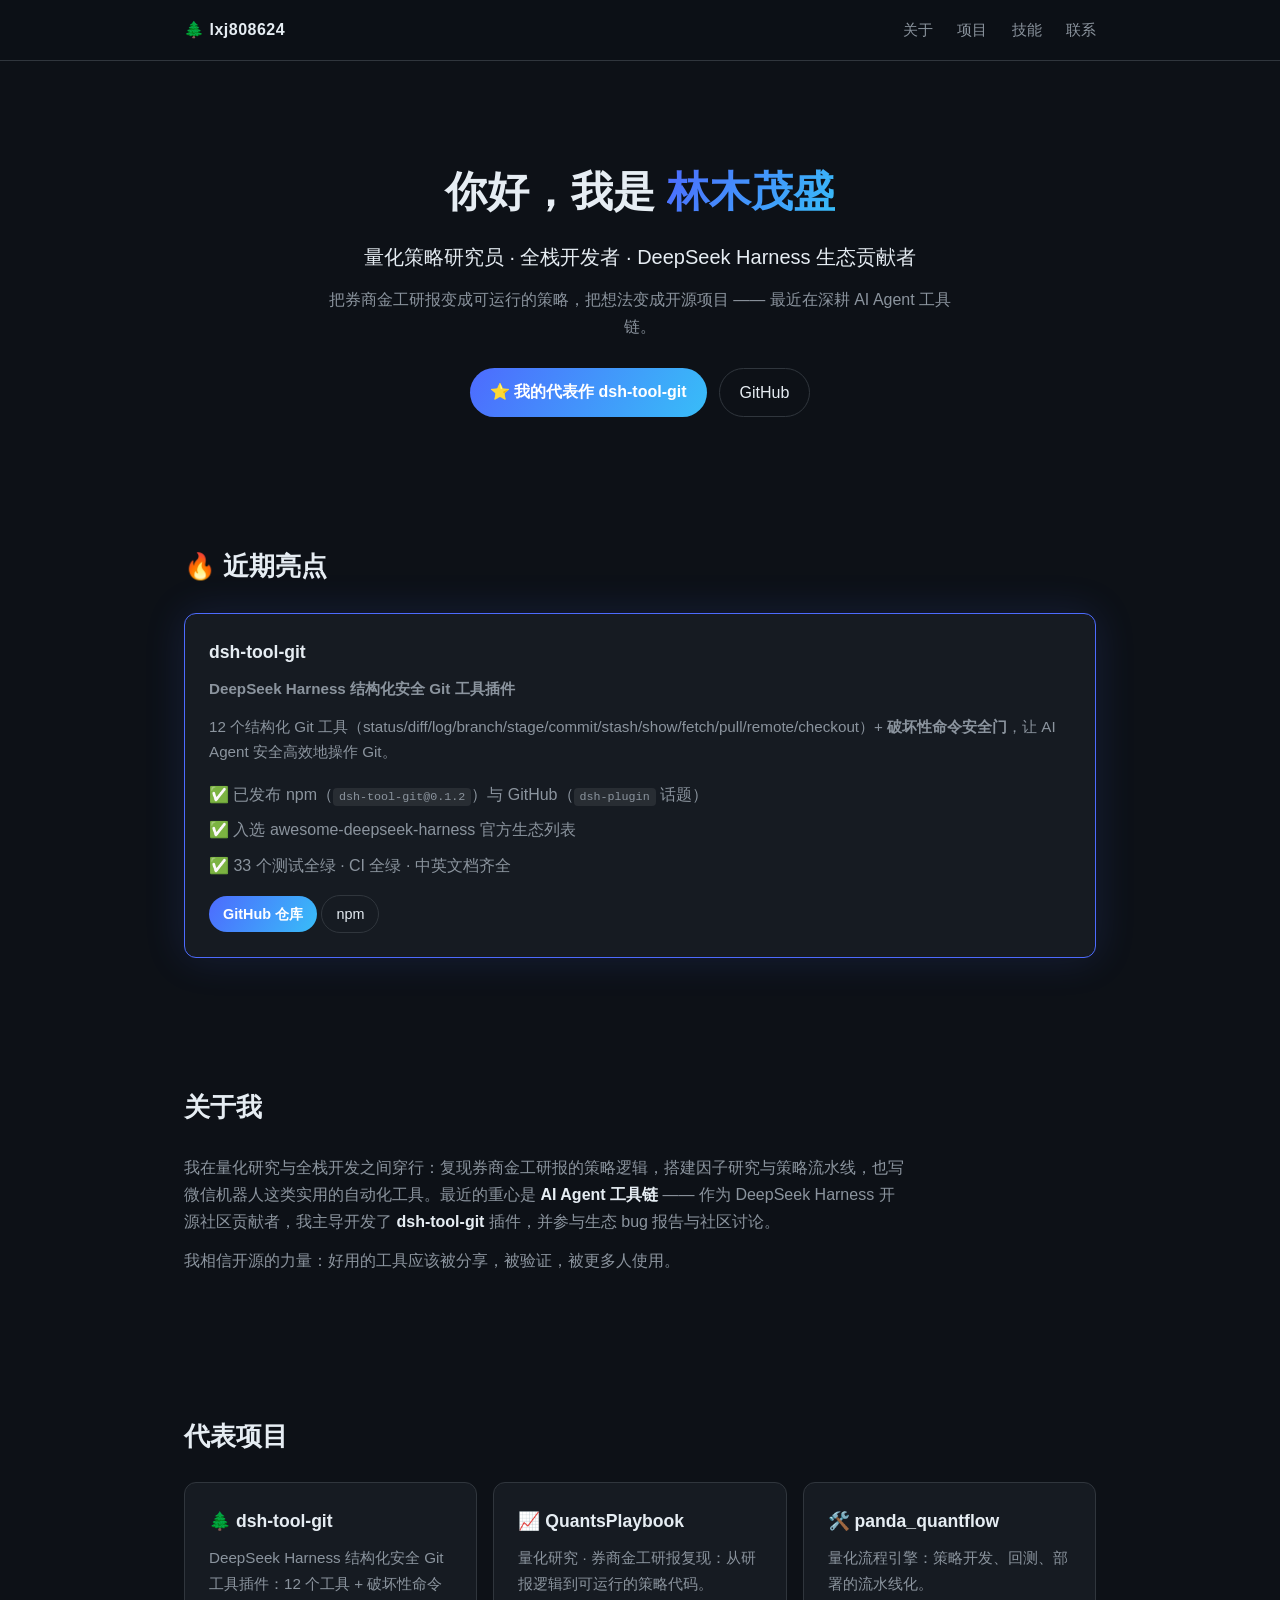
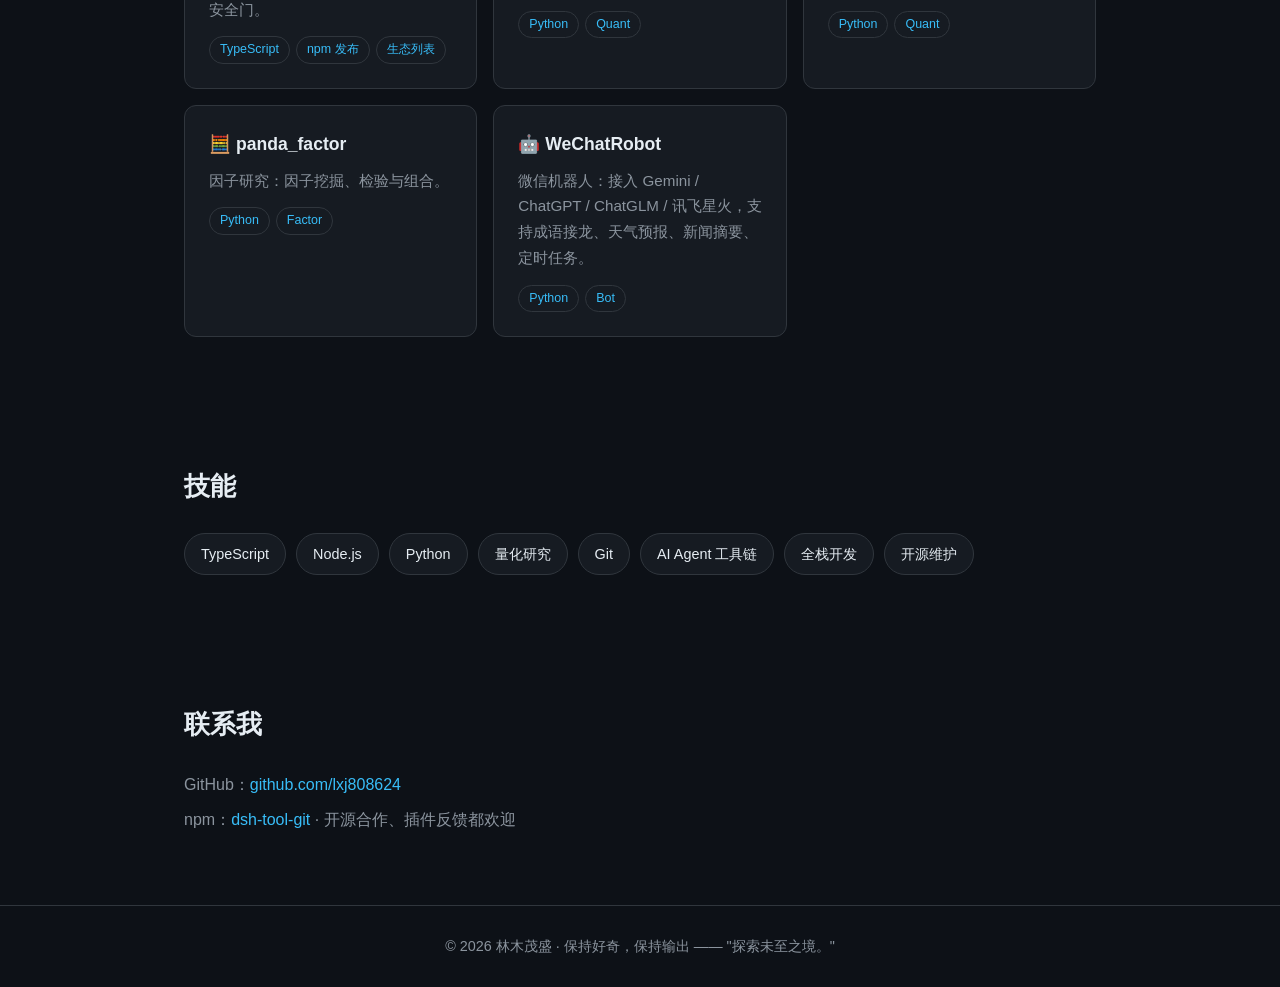
==== index.html @ 06f44a91 "feat: personal portfolio website" ====
<!DOCTYPE html>
<html lang="zh-CN">
<head>
  <meta charset="UTF-8" />
  <meta name="viewport" content="width=device-width, initial-scale=1.0" />
  <title>林木茂盛 · 量化研究员 / 全栈开发者 / AI Agent 贡献者</title>
  <meta name="description" content="林木茂盛（lxj808624）的个人主页：量化策略研究、全栈开发、DeepSeek Harness 生态贡献。" />
  <link rel="stylesheet" href="style.css" />
  <link rel="icon" href="data:image/svg+xml,<svg xmlns='http://www.w3.org/2000/svg' viewBox='0 0 100 100'><text y='.9em' font-size='90'>🌲</text></svg>" />
</head>
<body>
  <header class="nav">
    <div class="container nav-inner">
      <span class="logo">🌲 lxj808624</span>
      <nav>
        <a href="#about">关于</a>
        <a href="#projects">项目</a>
        <a href="#skills">技能</a>
        <a href="#contact">联系</a>
      </nav>
    </div>
  </header>

  <main>
    <!-- Hero -->
    <section class="hero">
      <div class="container">
        <h1>你好，我是 <span class="accent">林木茂盛</span></h1>
        <p class="lead">量化策略研究员 · 全栈开发者 · DeepSeek Harness 生态贡献者</p>
        <p class="sub">把券商金工研报变成可运行的策略，把想法变成开源项目 —— 最近在深耕 AI Agent 工具链。</p>
        <div class="hero-actions">
          <a class="btn primary" href="https://github.com/lxj808624/dsh-tool-git">⭐ 我的代表作 dsh-tool-git</a>
          <a class="btn" href="https://github.com/lxj808624">GitHub</a>
        </div>
      </div>
    </section>

    <!-- Featured -->
    <section class="featured" id="featured">
      <div class="container">
        <h2>🔥 近期亮点</h2>
        <div class="card featured-card">
          <div class="featured-main">
            <h3>dsh-tool-git</h3>
            <p class="tagline">DeepSeek Harness 结构化安全 Git 工具插件</p>
            <p>12 个结构化 Git 工具（status/diff/log/branch/stage/commit/stash/show/fetch/pull/remote/checkout）+ <strong>破坏性命令安全门</strong>，让 AI Agent 安全高效地操作 Git。</p>
            <ul class="feature-list">
              <li>✅ 已发布 npm（<code>dsh-tool-git@0.1.2</code>）与 GitHub（<code>dsh-plugin</code> 话题）</li>
              <li>✅ 入选 awesome-deepseek-harness 官方生态列表</li>
              <li>✅ 33 个测试全绿 · CI 全绿 · 中英文档齐全</li>
            </ul>
            <div class="card-actions">
              <a class="btn primary small" href="https://github.com/lxj808624/dsh-tool-git">GitHub 仓库</a>
              <a class="btn small" href="https://www.npmjs.com/package/dsh-tool-git">npm</a>
            </div>
          </div>
        </div>
      </div>
    </section>

    <!-- About -->
    <section class="about" id="about">
      <div class="container">
        <h2>关于我</h2>
        <p>我在量化研究与全栈开发之间穿行：复现券商金工研报的策略逻辑，搭建因子研究与策略流水线，也写微信机器人这类实用的自动化工具。最近的重心是 <strong>AI Agent 工具链</strong> —— 作为 DeepSeek Harness 开源社区贡献者，我主导开发了 <strong>dsh-tool-git</strong> 插件，并参与生态 bug 报告与社区讨论。</p>
        <p>我相信开源的力量：好用的工具应该被分享，被验证，被更多人使用。</p>
      </div>
    </section>

    <!-- Projects -->
    <section class="projects" id="projects">
      <div class="container">
        <h2>代表项目</h2>
        <div class="grid">
          <article class="card">
            <h3>🌲 dsh-tool-git</h3>
            <p>DeepSeek Harness 结构化安全 Git 工具插件：12 个工具 + 破坏性命令安全门。</p>
            <span class="chip">TypeScript</span><span class="chip">npm 发布</span><span class="chip">生态列表</span>
          </article>
          <article class="card">
            <h3>📈 QuantsPlaybook</h3>
            <p>量化研究 · 券商金工研报复现：从研报逻辑到可运行的策略代码。</p>
            <span class="chip">Python</span><span class="chip">Quant</span>
          </article>
          <article class="card">
            <h3>🛠️ panda_quantflow</h3>
            <p>量化流程引擎：策略开发、回测、部署的流水线化。</p>
            <span class="chip">Python</span><span class="chip">Quant</span>
          </article>
          <article class="card">
            <h3>🧮 panda_factor</h3>
            <p>因子研究：因子挖掘、检验与组合。</p>
            <span class="chip">Python</span><span class="chip">Factor</span>
          </article>
          <article class="card">
            <h3>🤖 WeChatRobot</h3>
            <p>微信机器人：接入 Gemini / ChatGPT / ChatGLM / 讯飞星火，支持成语接龙、天气预报、新闻摘要、定时任务。</p>
            <span class="chip">Python</span><span class="chip">Bot</span>
          </article>
        </div>
      </div>
    </section>

    <!-- Skills -->
    <section class="skills" id="skills">
      <div class="container">
        <h2>技能</h2>
        <div class="skill-tags">
          <span>TypeScript</span><span>Node.js</span><span>Python</span><span>量化研究</span><span>Git</span><span>AI Agent 工具链</span><span>全栈开发</span><span>开源维护</span>
        </div>
      </div>
    </section>

    <!-- Contact -->
    <section class="contact" id="contact">
      <div class="container">
        <h2>联系我</h2>
        <p>GitHub：<a href="https://github.com/lxj808624">github.com/lxj808624</a></p>
        <p>npm：<a href="https://www.npmjs.com/package/dsh-tool-git">dsh-tool-git</a> · 开源合作、插件反馈都欢迎</p>
      </div>
    </section>
  </main>

  <footer class="footer">
    <div class="container">
      <p>© 2026 林木茂盛 · 保持好奇，保持输出 —— "探索未至之境。"</p>
    </div>
  </footer>
</body>
</html>
---- style.css ----
:root {
  --bg: #0d1117;
  --bg-soft: #161b22;
  --border: #30363d;
  --text: #e6edf3;
  --muted: #8b949e;
  --accent: #4d6bfe;
  --accent-2: #38bdf8;
  --radius: 12px;
}

* { margin: 0; padding: 0; box-sizing: border-box; }

html { scroll-behavior: smooth; }

body {
  font-family: -apple-system, BlinkMacSystemFont, "Segoe UI", "PingFang SC", "Microsoft YaHei", sans-serif;
  background: var(--bg);
  color: var(--text);
  line-height: 1.7;
}

.container { max-width: 960px; margin: 0 auto; padding: 0 24px; }

/* Nav */
.nav {
  position: sticky; top: 0; z-index: 10;
  background: rgba(13, 17, 23, 0.85);
  backdrop-filter: blur(8px);
  border-bottom: 1px solid var(--border);
}
.nav-inner { display: flex; align-items: center; justify-content: space-between; height: 60px; }
.logo { font-weight: 700; letter-spacing: 0.5px; }
.nav nav a { color: var(--muted); text-decoration: none; margin-left: 20px; font-size: 0.95rem; }
.nav nav a:hover { color: var(--text); }

/* Hero */
.hero { padding: 96px 0 64px; text-align: center; }
.hero h1 { font-size: 2.6rem; margin-bottom: 12px; }
.accent {
  background: linear-gradient(120deg, var(--accent), var(--accent-2));
  -webkit-background-clip: text; background-clip: text; color: transparent;
}
.lead { font-size: 1.25rem; color: var(--text); margin-bottom: 12px; }
.sub { color: var(--muted); max-width: 640px; margin: 0 auto 28px; }
.hero-actions { display: flex; gap: 12px; justify-content: center; flex-wrap: wrap; }

/* Buttons */
.btn {
  display: inline-block; padding: 10px 20px; border-radius: 999px;
  border: 1px solid var(--border); color: var(--text); text-decoration: none;
  transition: all 0.2s;
}
.btn:hover { border-color: var(--accent); transform: translateY(-1px); }
.btn.primary { background: linear-gradient(120deg, var(--accent), var(--accent-2)); border: none; color: #fff; font-weight: 600; }
.btn.small { padding: 6px 14px; font-size: 0.9rem; }

/* Sections */
section { padding: 64px 0; }
h2 { font-size: 1.6rem; margin-bottom: 24px; }
.about p { color: var(--muted); margin-bottom: 12px; max-width: 720px; }
.about strong, .projects strong { color: var(--text); }

/* Cards */
.card {
  background: var(--bg-soft); border: 1px solid var(--border);
  border-radius: var(--radius); padding: 24px;
}
.featured-card { border-color: var(--accent); box-shadow: 0 0 40px rgba(77, 107, 254, 0.15); }
.featured-main h3 { font-size: 1.5rem; margin-bottom: 6px; }
.tagline { color: var(--accent-2); font-weight: 600; margin-bottom: 12px; }
.feature-list { list-style: none; margin: 16px 0; }
.feature-list li { color: var(--muted); margin-bottom: 8px; }
code { background: rgba(255,255,255,0.08); padding: 2px 6px; border-radius: 4px; font-size: 0.9em; }

.grid { display: grid; grid-template-columns: repeat(auto-fill, minmax(280px, 1fr)); gap: 16px; }
.card h3 { margin-bottom: 8px; font-size: 1.1rem; }
.card p { color: var(--muted); font-size: 0.95rem; margin-bottom: 12px; }
.chip {
  display: inline-block; font-size: 0.78rem; color: var(--accent-2);
  border: 1px solid var(--border); border-radius: 999px; padding: 2px 10px; margin-right: 6px;
}

/* Skills */
.skill-tags { display: flex; flex-wrap: wrap; gap: 10px; }
.skill-tags span {
  background: var(--bg-soft); border: 1px solid var(--border);
  border-radius: 999px; padding: 8px 16px; color: var(--text); font-size: 0.9rem;
}

/* Contact */
.contact a { color: var(--accent-2); text-decoration: none; }
.contact a:hover { text-decoration: underline; }
.contact p { color: var(--muted); margin-bottom: 8px; }

/* Footer */
.footer { border-top: 1px solid var(--border); padding: 28px 0; text-align: center; color: var(--muted); font-size: 0.9rem; }

@media (max-width: 640px) {
  .hero { padding: 64px 0 40px; }
  .hero h1 { font-size: 2rem; }
}
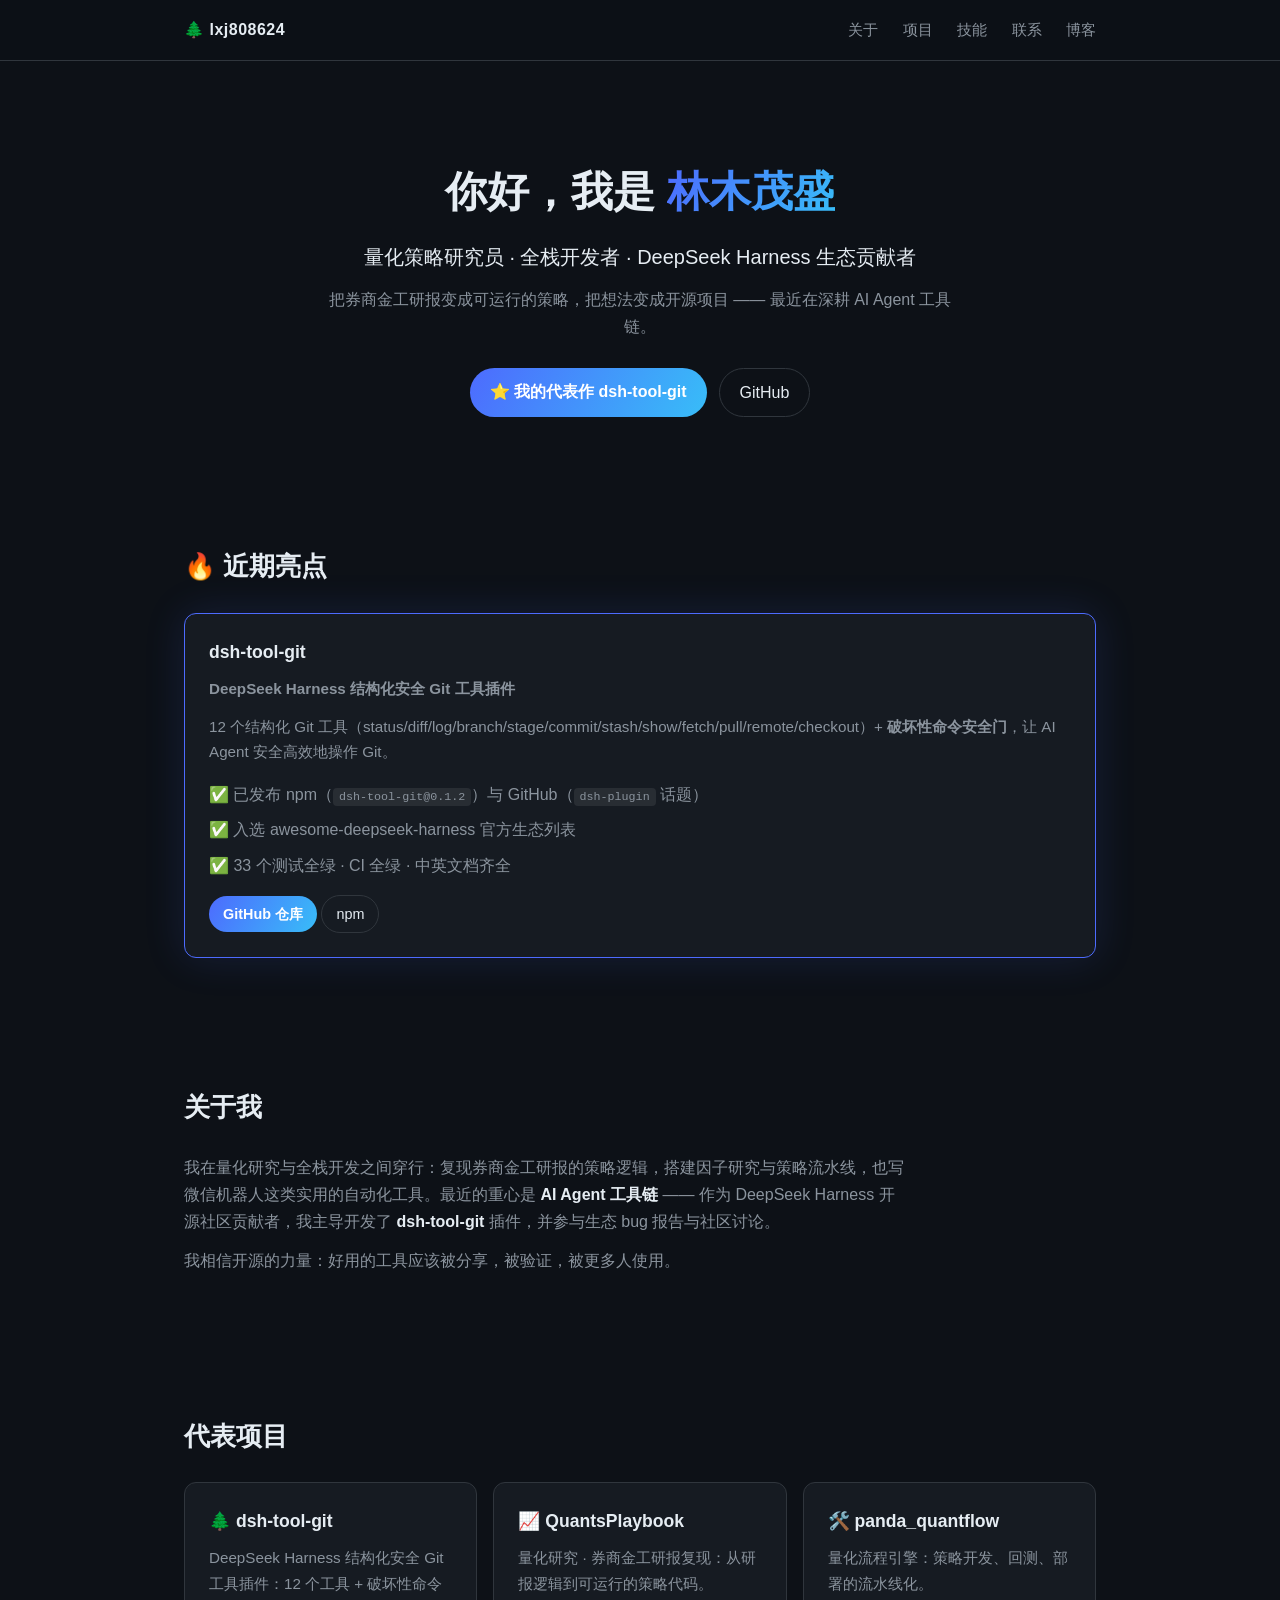
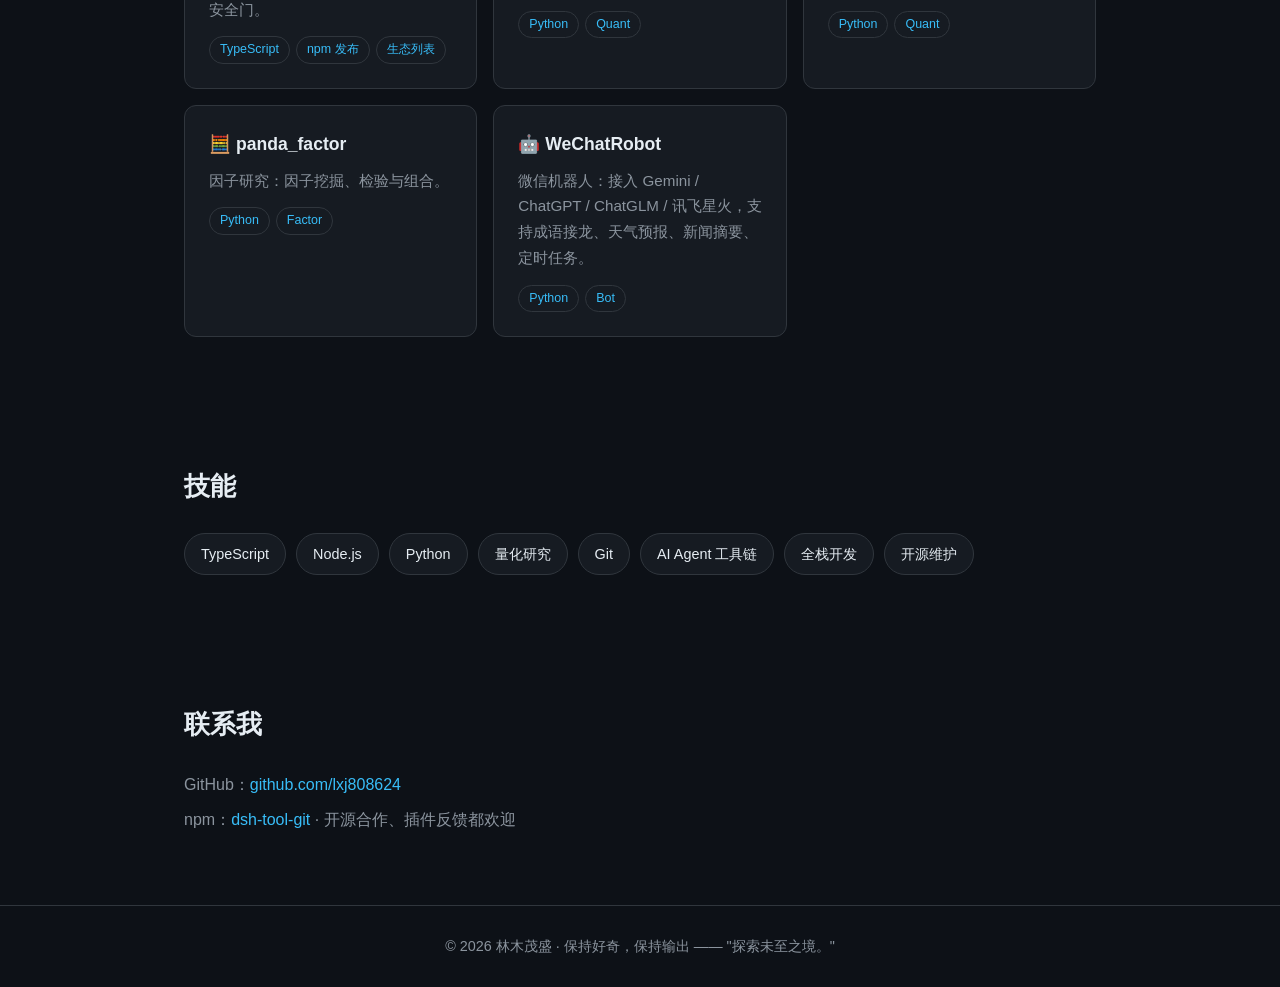
==== commit fc44aae7: "feat: add blog — first post on the maintainer experience (community bug → fix → release)" ====
--- a/index.html
+++ b/index.html
@@ -17,6 +17,7 @@
         <a href="#projects">项目</a>
         <a href="#skills">技能</a>
         <a href="#contact">联系</a>
+        <a href="blog/index.html">博客</a>
       </nav>
     </div>
   </header>
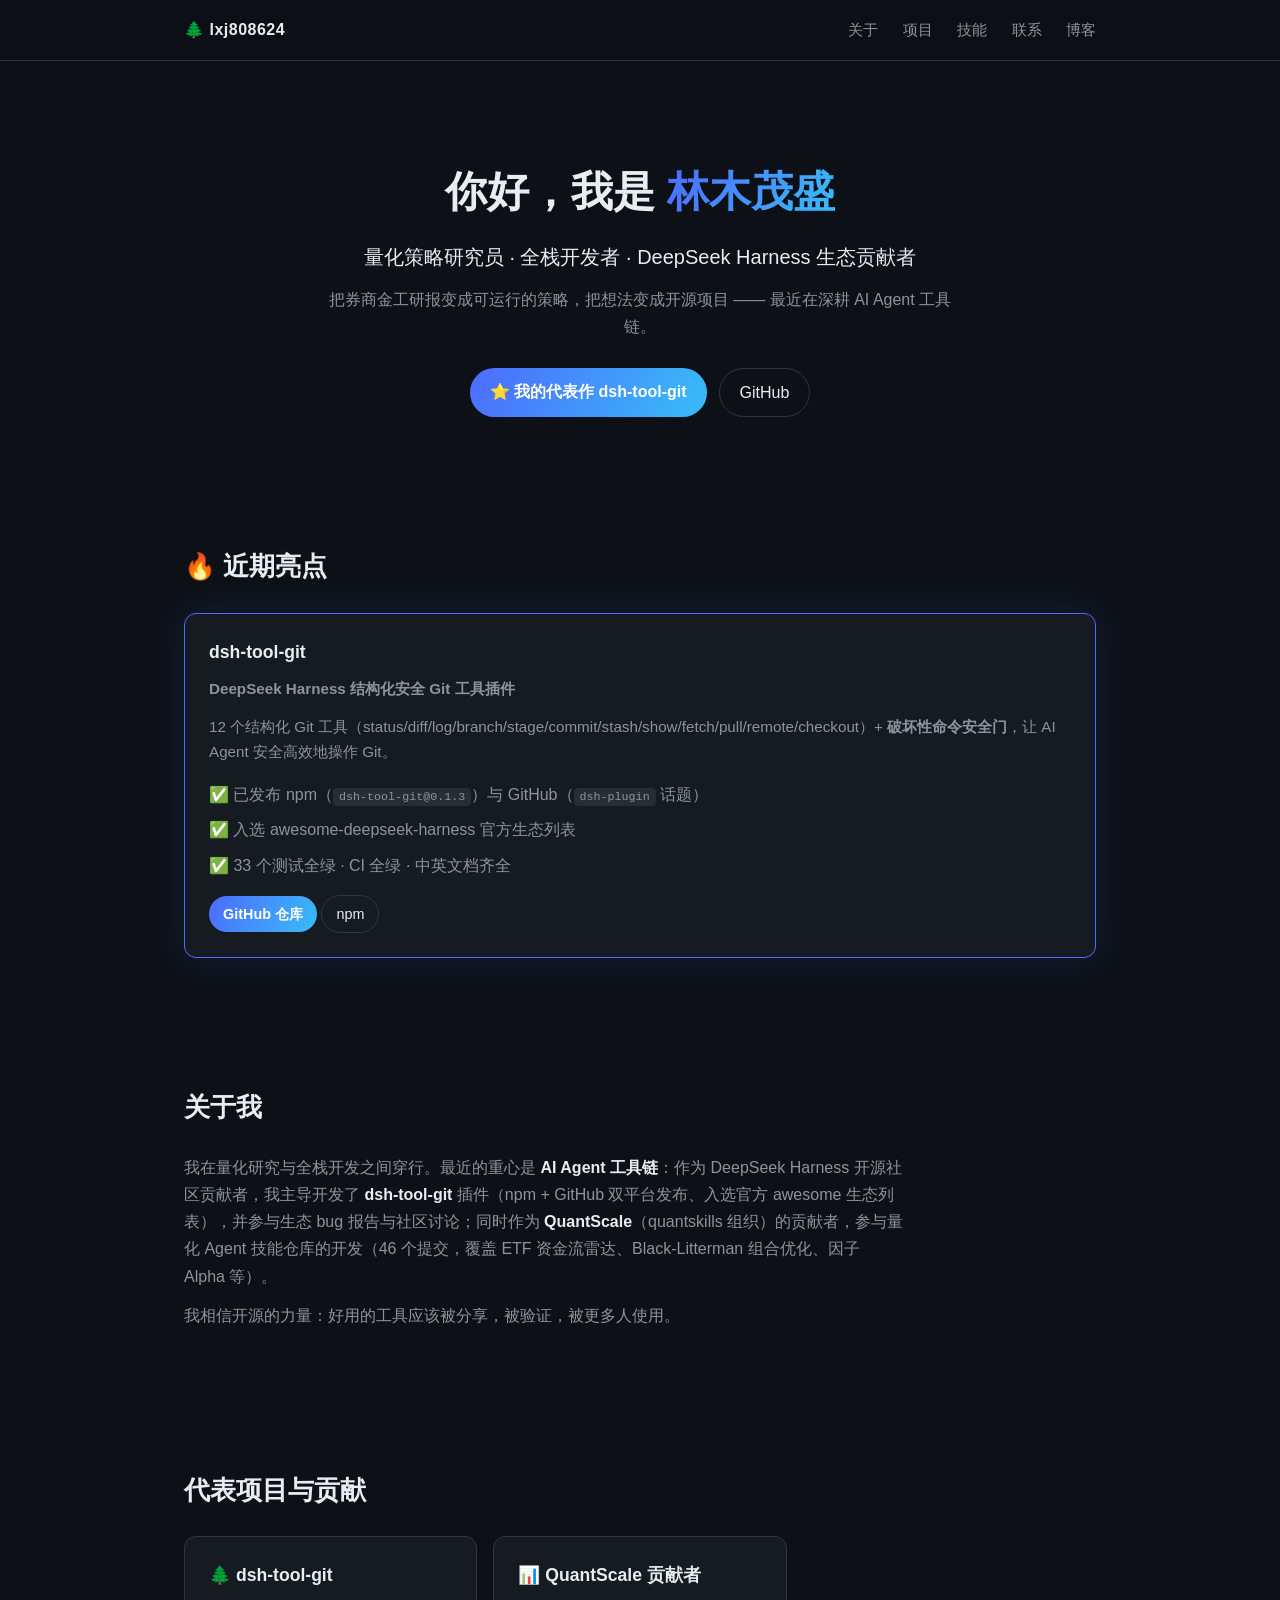
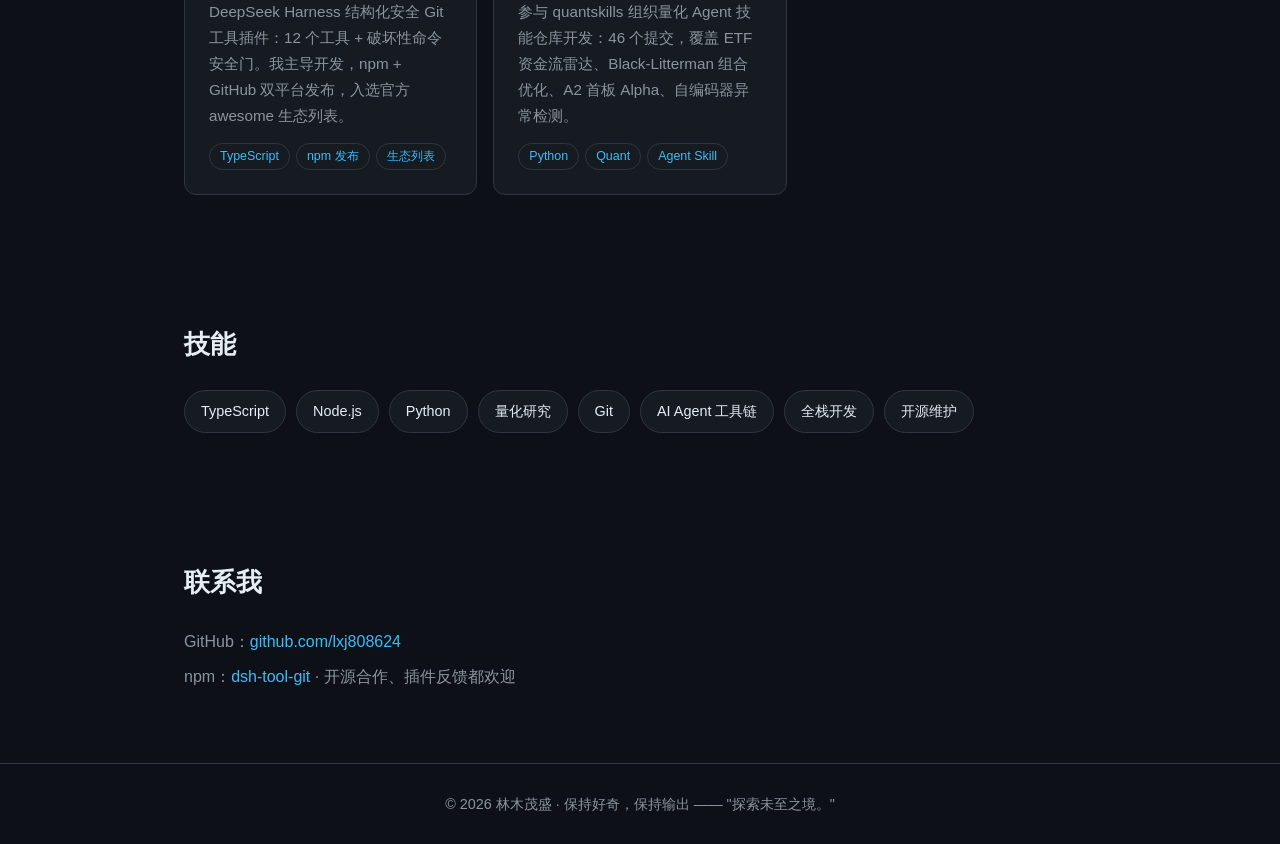
==== commit 36fced48: "content: only factual involvement — remove fork repos, add QuantScale contribution, bump version Rem" ====
--- a/index.html
+++ b/index.html
@@ -46,7 +46,7 @@
             <p class="tagline">DeepSeek Harness 结构化安全 Git 工具插件</p>
             <p>12 个结构化 Git 工具（status/diff/log/branch/stage/commit/stash/show/fetch/pull/remote/checkout）+ <strong>破坏性命令安全门</strong>，让 AI Agent 安全高效地操作 Git。</p>
             <ul class="feature-list">
-              <li>✅ 已发布 npm（<code>dsh-tool-git@0.1.2</code>）与 GitHub（<code>dsh-plugin</code> 话题）</li>
+              <li>✅ 已发布 npm（<code>dsh-tool-git@0.1.3</code>）与 GitHub（<code>dsh-plugin</code> 话题）</li>
               <li>✅ 入选 awesome-deepseek-harness 官方生态列表</li>
               <li>✅ 33 个测试全绿 · CI 全绿 · 中英文档齐全</li>
             </ul>
@@ -63,7 +63,7 @@
     <section class="about" id="about">
       <div class="container">
         <h2>关于我</h2>
-        <p>我在量化研究与全栈开发之间穿行：复现券商金工研报的策略逻辑，搭建因子研究与策略流水线，也写微信机器人这类实用的自动化工具。最近的重心是 <strong>AI Agent 工具链</strong> —— 作为 DeepSeek Harness 开源社区贡献者，我主导开发了 <strong>dsh-tool-git</strong> 插件，并参与生态 bug 报告与社区讨论。</p>
+        <p>我在量化研究与全栈开发之间穿行。最近的重心是 <strong>AI Agent 工具链</strong>：作为 DeepSeek Harness 开源社区贡献者，我主导开发了 <strong>dsh-tool-git</strong> 插件（npm + GitHub 双平台发布、入选官方 awesome 生态列表），并参与生态 bug 报告与社区讨论；同时作为 <strong>QuantScale</strong>（quantskills 组织）的贡献者，参与量化 Agent 技能仓库的开发（46 个提交，覆盖 ETF 资金流雷达、Black-Litterman 组合优化、因子 Alpha 等）。</p>
         <p>我相信开源的力量：好用的工具应该被分享，被验证，被更多人使用。</p>
       </div>
     </section>
@@ -71,32 +71,17 @@
     <!-- Projects -->
     <section class="projects" id="projects">
       <div class="container">
-        <h2>代表项目</h2>
+        <h2>代表项目与贡献</h2>
         <div class="grid">
           <article class="card">
             <h3>🌲 dsh-tool-git</h3>
-            <p>DeepSeek Harness 结构化安全 Git 工具插件：12 个工具 + 破坏性命令安全门。</p>
+            <p>DeepSeek Harness 结构化安全 Git 工具插件：12 个工具 + 破坏性命令安全门。我主导开发，npm + GitHub 双平台发布，入选官方 awesome 生态列表。</p>
             <span class="chip">TypeScript</span><span class="chip">npm 发布</span><span class="chip">生态列表</span>
           </article>
           <article class="card">
-            <h3>📈 QuantsPlaybook</h3>
-            <p>量化研究 · 券商金工研报复现：从研报逻辑到可运行的策略代码。</p>
-            <span class="chip">Python</span><span class="chip">Quant</span>
-          </article>
-          <article class="card">
-            <h3>🛠️ panda_quantflow</h3>
-            <p>量化流程引擎：策略开发、回测、部署的流水线化。</p>
-            <span class="chip">Python</span><span class="chip">Quant</span>
-          </article>
-          <article class="card">
-            <h3>🧮 panda_factor</h3>
-            <p>因子研究：因子挖掘、检验与组合。</p>
-            <span class="chip">Python</span><span class="chip">Factor</span>
-          </article>
-          <article class="card">
-            <h3>🤖 WeChatRobot</h3>
-            <p>微信机器人：接入 Gemini / ChatGPT / ChatGLM / 讯飞星火，支持成语接龙、天气预报、新闻摘要、定时任务。</p>
-            <span class="chip">Python</span><span class="chip">Bot</span>
+            <h3>📊 QuantScale 贡献者</h3>
+            <p>参与 quantskills 组织量化 Agent 技能仓库开发：46 个提交，覆盖 ETF 资金流雷达、Black-Litterman 组合优化、A2 首板 Alpha、自编码器异常检测。</p>
+            <span class="chip">Python</span><span class="chip">Quant</span><span class="chip">Agent Skill</span>
           </article>
         </div>
       </div>
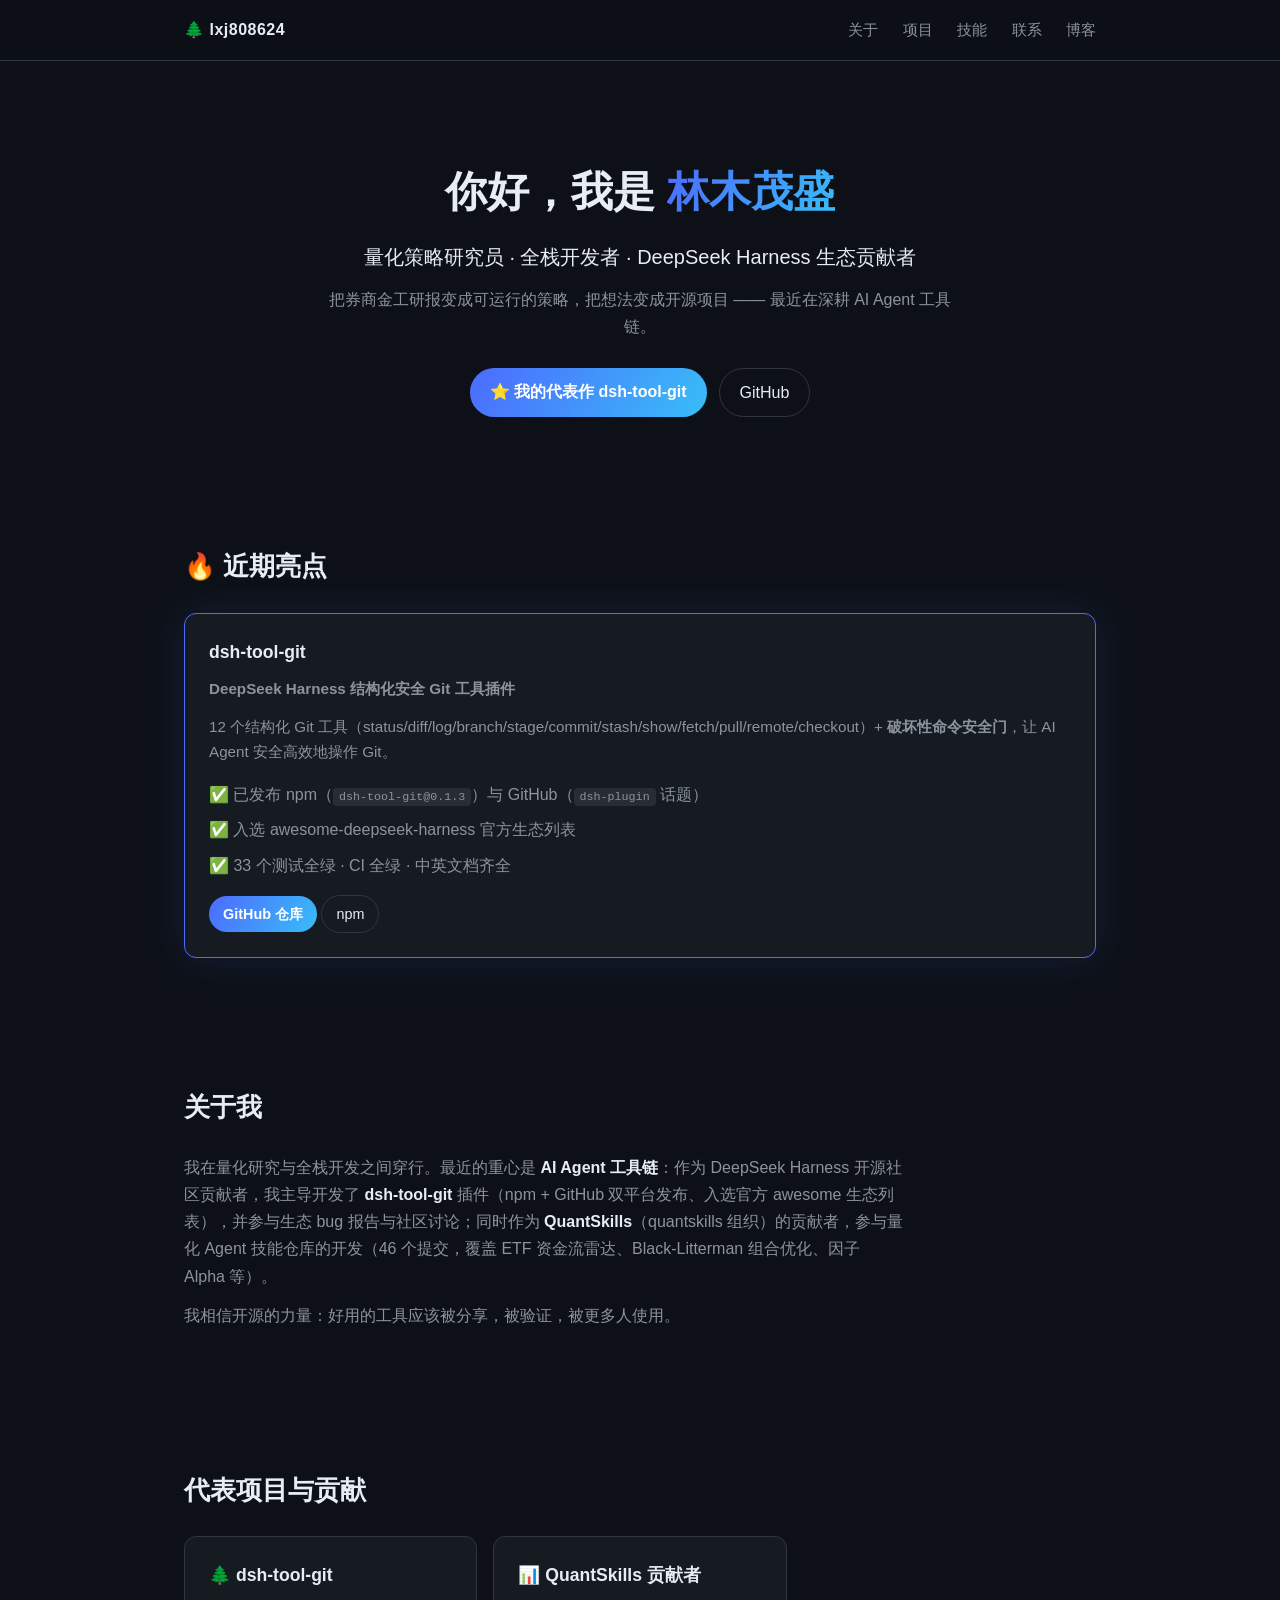
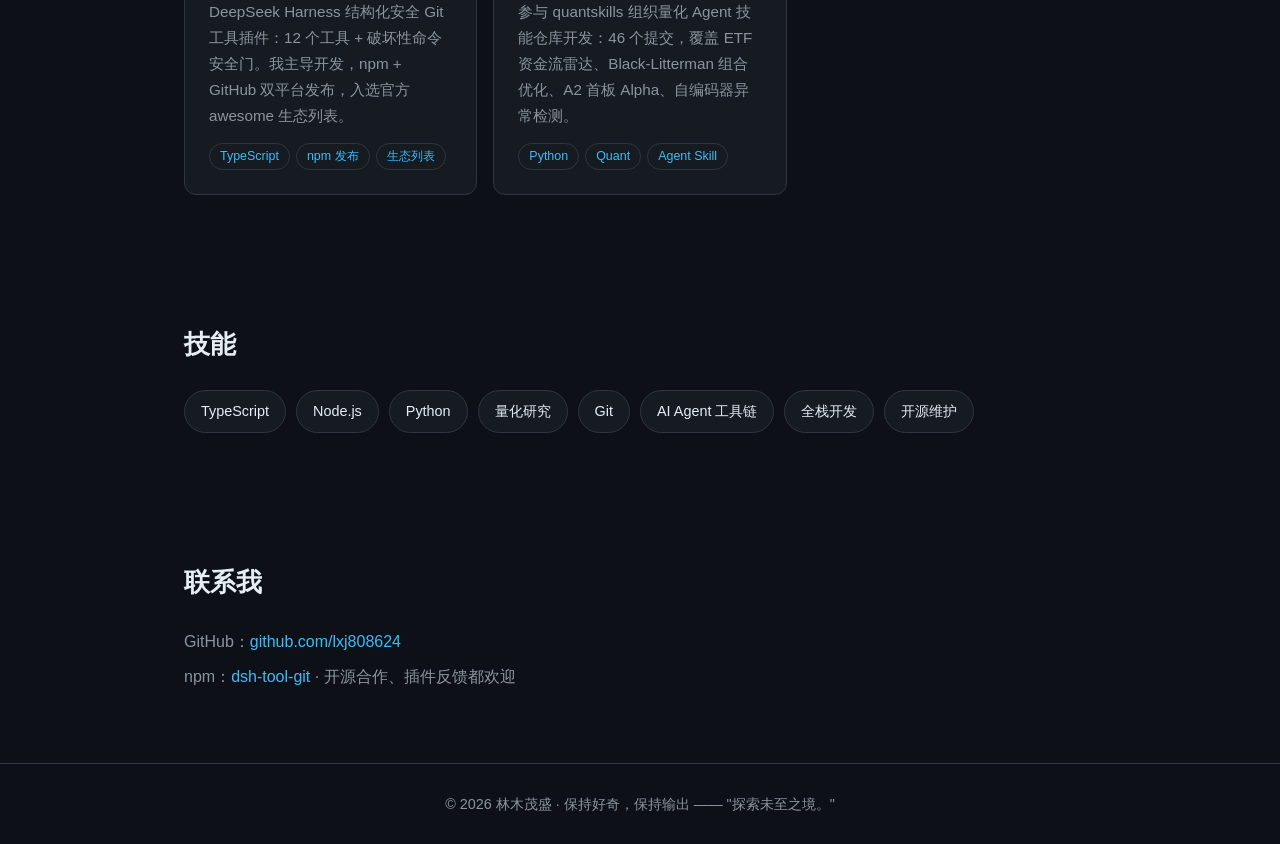
==== commit 6557d79e: "fix: QuantScale → QuantSkills (correct org name)" ====
--- a/index.html
+++ b/index.html
@@ -63,7 +63,7 @@
     <section class="about" id="about">
       <div class="container">
         <h2>关于我</h2>
-        <p>我在量化研究与全栈开发之间穿行。最近的重心是 <strong>AI Agent 工具链</strong>：作为 DeepSeek Harness 开源社区贡献者，我主导开发了 <strong>dsh-tool-git</strong> 插件（npm + GitHub 双平台发布、入选官方 awesome 生态列表），并参与生态 bug 报告与社区讨论；同时作为 <strong>QuantScale</strong>（quantskills 组织）的贡献者，参与量化 Agent 技能仓库的开发（46 个提交，覆盖 ETF 资金流雷达、Black-Litterman 组合优化、因子 Alpha 等）。</p>
+        <p>我在量化研究与全栈开发之间穿行。最近的重心是 <strong>AI Agent 工具链</strong>：作为 DeepSeek Harness 开源社区贡献者，我主导开发了 <strong>dsh-tool-git</strong> 插件（npm + GitHub 双平台发布、入选官方 awesome 生态列表），并参与生态 bug 报告与社区讨论；同时作为 <strong>QuantSkills</strong>（quantskills 组织）的贡献者，参与量化 Agent 技能仓库的开发（46 个提交，覆盖 ETF 资金流雷达、Black-Litterman 组合优化、因子 Alpha 等）。</p>
         <p>我相信开源的力量：好用的工具应该被分享，被验证，被更多人使用。</p>
       </div>
     </section>
@@ -79,7 +79,7 @@
             <span class="chip">TypeScript</span><span class="chip">npm 发布</span><span class="chip">生态列表</span>
           </article>
           <article class="card">
-            <h3>📊 QuantScale 贡献者</h3>
+            <h3>📊 QuantSkills 贡献者</h3>
             <p>参与 quantskills 组织量化 Agent 技能仓库开发：46 个提交，覆盖 ETF 资金流雷达、Black-Litterman 组合优化、A2 首板 Alpha、自编码器异常检测。</p>
             <span class="chip">Python</span><span class="chip">Quant</span><span class="chip">Agent Skill</span>
           </article>
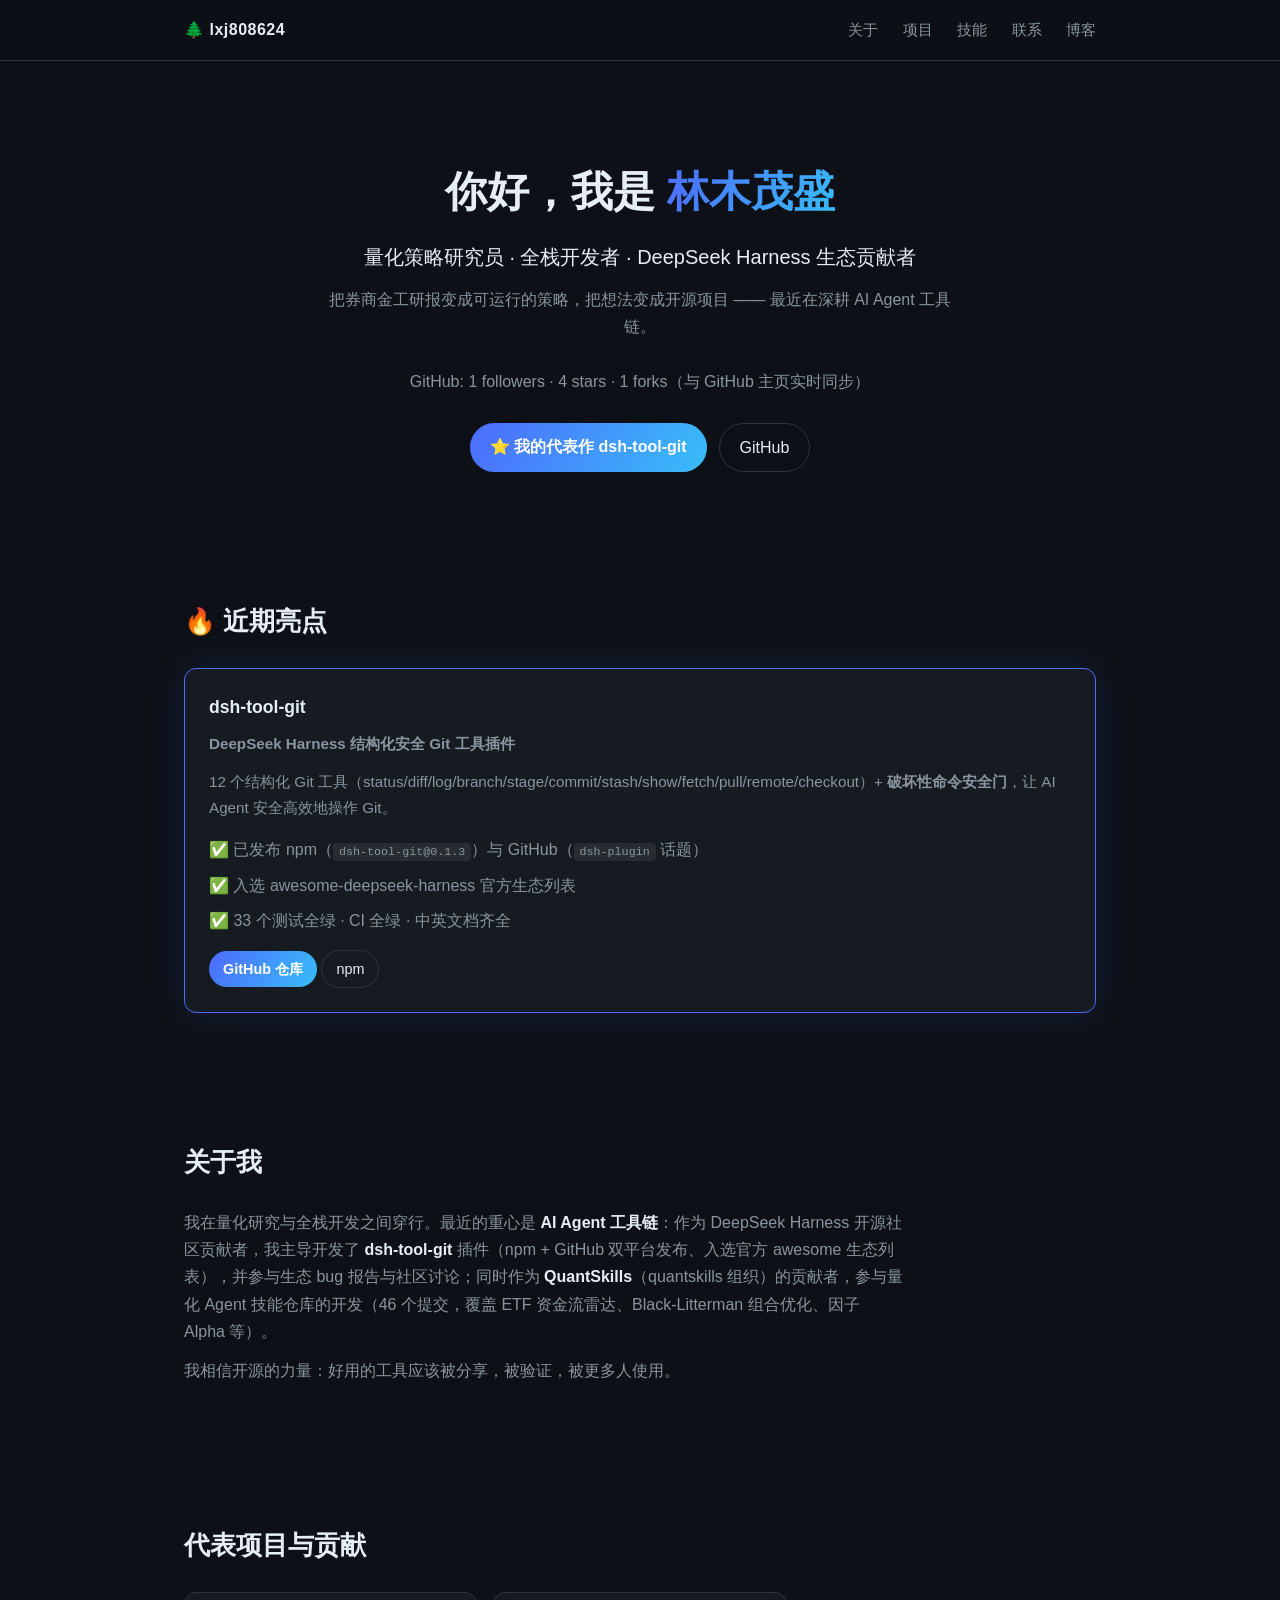
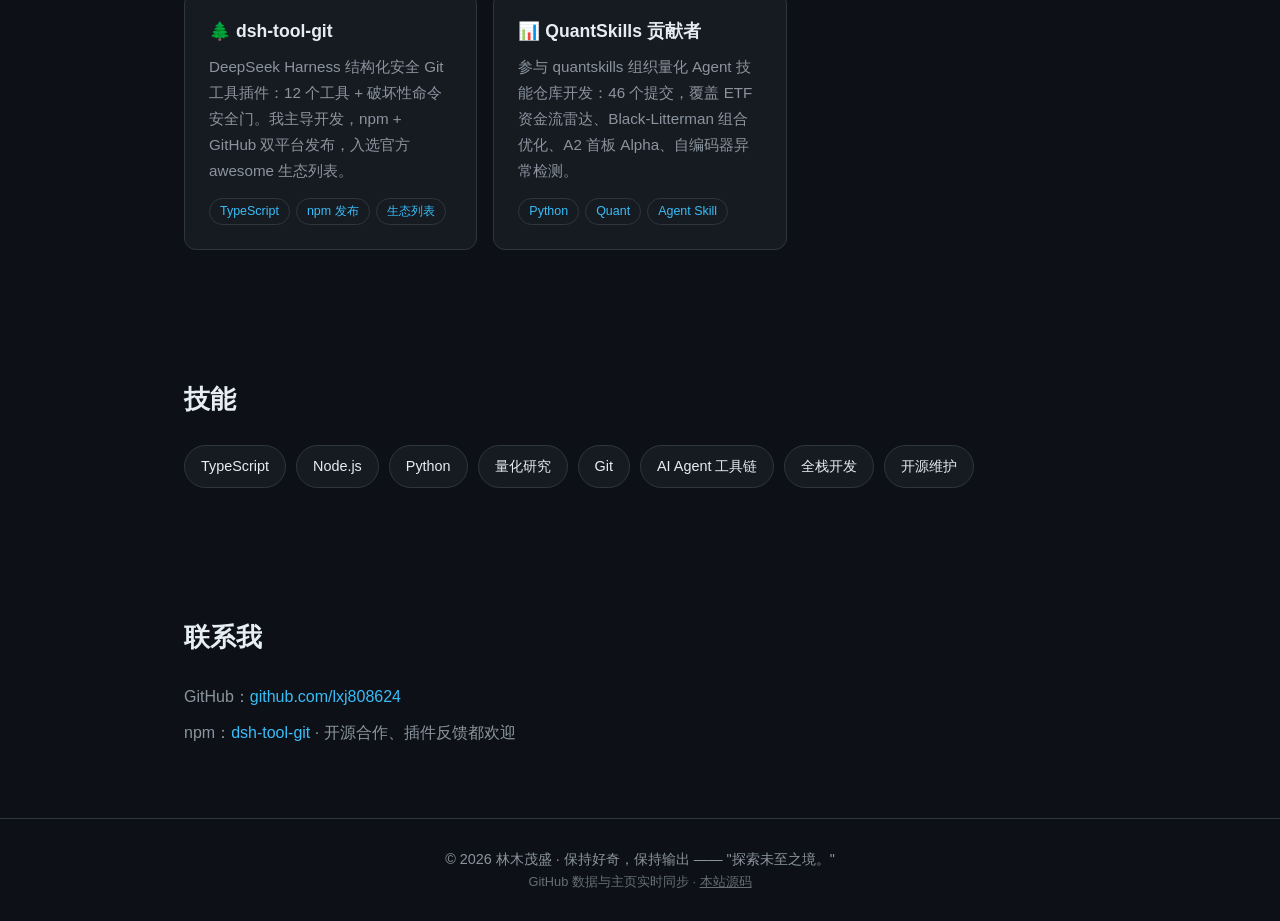
==== commit c64fdd7c: "feat: live GitHub stats on portfolio (syncs with profile README) script.js fetches the same GitHub A" ====
--- a/index.html
+++ b/index.html
@@ -29,6 +29,7 @@
         <h1>你好，我是 <span class="accent">林木茂盛</span></h1>
         <p class="lead">量化策略研究员 · 全栈开发者 · DeepSeek Harness 生态贡献者</p>
         <p class="sub">把券商金工研报变成可运行的策略，把想法变成开源项目 —— 最近在深耕 AI Agent 工具链。</p>
+        <p class="sub gh-stats">GitHub: <span data-gh="followers">1</span> followers · <span data-gh="stars">4</span> stars · <span data-gh="forks">1</span> forks（与 GitHub 主页实时同步）</p>
         <div class="hero-actions">
           <a class="btn primary" href="https://github.com/lxj808624/dsh-tool-git">⭐ 我的代表作 dsh-tool-git</a>
           <a class="btn" href="https://github.com/lxj808624">GitHub</a>
@@ -46,7 +47,7 @@
             <p class="tagline">DeepSeek Harness 结构化安全 Git 工具插件</p>
             <p>12 个结构化 Git 工具（status/diff/log/branch/stage/commit/stash/show/fetch/pull/remote/checkout）+ <strong>破坏性命令安全门</strong>，让 AI Agent 安全高效地操作 Git。</p>
             <ul class="feature-list">
-              <li>✅ 已发布 npm（<code>dsh-tool-git@0.1.3</code>）与 GitHub（<code>dsh-plugin</code> 话题）</li>
+              <li>✅ 已发布 npm（<code>dsh-tool-git@<span data-gh="version">0.1.3</span></code>）与 GitHub（<code>dsh-plugin</code> 话题）</li>
               <li>✅ 入选 awesome-deepseek-harness 官方生态列表</li>
               <li>✅ 33 个测试全绿 · CI 全绿 · 中英文档齐全</li>
             </ul>
@@ -110,7 +111,9 @@
   <footer class="footer">
     <div class="container">
       <p>© 2026 林木茂盛 · 保持好奇，保持输出 —— "探索未至之境。"</p>
+      <p style="font-size:0.8rem;opacity:0.7;">GitHub 数据与主页实时同步 · <a href="https://github.com/lxj808624/lxj808624.github.io" style="color:inherit;">本站源码</a></p>
     </div>
   </footer>
+  <script src="script.js"></script>
 </body>
 </html>
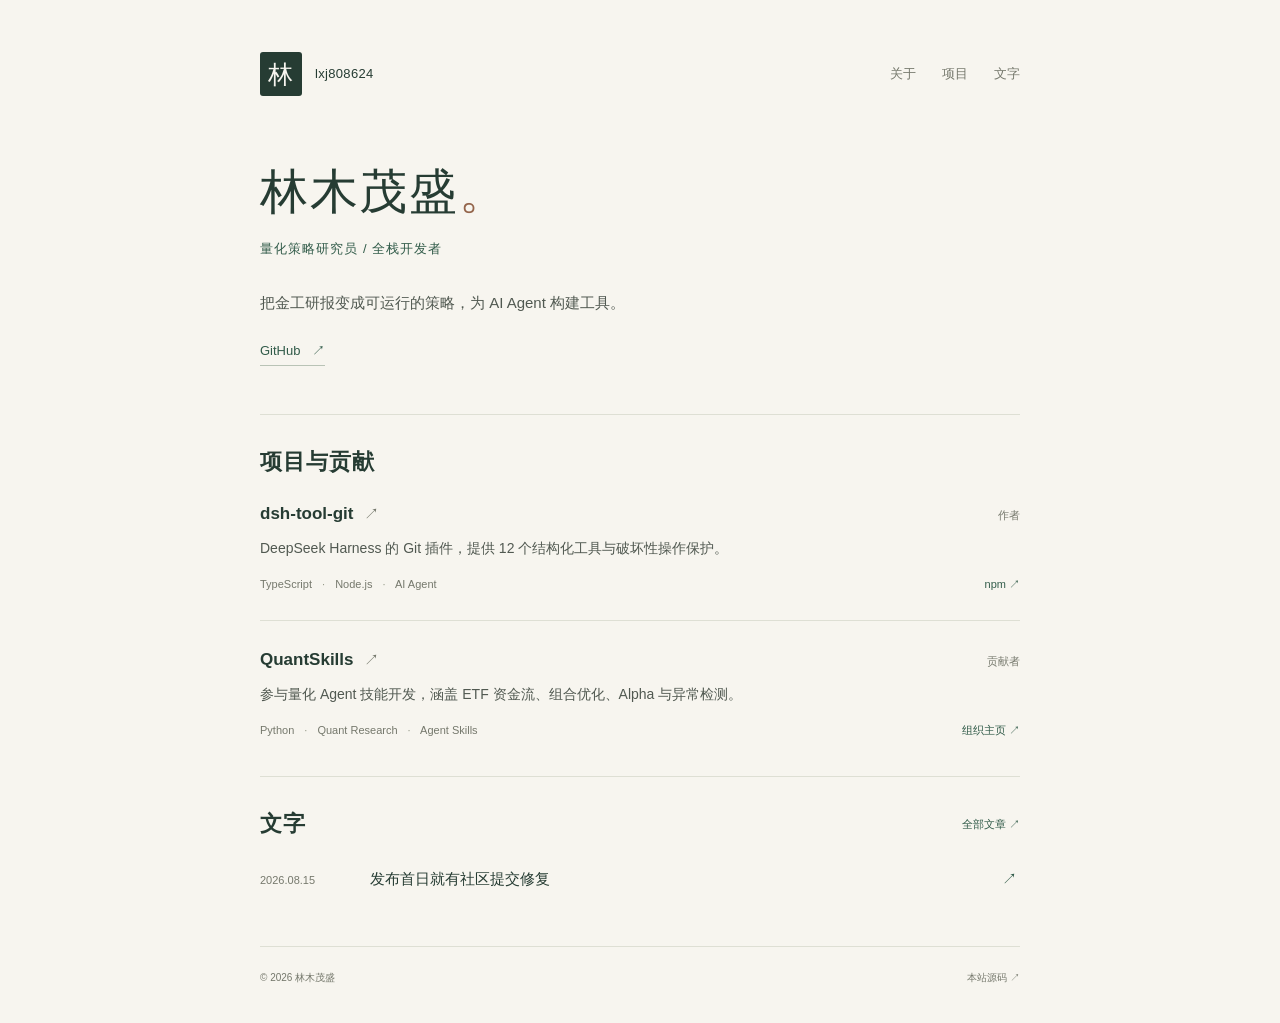
==== commit 0f33e59e: "Redesign portfolio with minimal editorial layout" ====
--- a/index.html
+++ b/index.html
@@ -2,118 +2,63 @@
 <html lang="zh-CN">
 <head>
   <meta charset="UTF-8" />
-  <meta name="viewport" content="width=device-width, initial-scale=1.0" />
-  <title>林木茂盛 · 量化研究员 / 全栈开发者 / AI Agent 贡献者</title>
-  <meta name="description" content="林木茂盛（lxj808624）的个人主页：量化策略研究、全栈开发、DeepSeek Harness 生态贡献。" />
+  <meta name="viewport" content="width=device-width, initial-scale=1" />
+  <meta name="theme-color" content="#f7f5ef" />
+  <meta name="description" content="林木茂盛的个人网站。专注量化研究、全栈开发与 AI Agent 工具链，记录项目与开源实践。" />
+  <title>林木茂盛 · 量化研究与工具构建</title>
+  <link rel="icon" href="favicon.svg" type="image/svg+xml" />
   <link rel="stylesheet" href="style.css" />
-  <link rel="icon" href="data:image/svg+xml,<svg xmlns='http://www.w3.org/2000/svg' viewBox='0 0 100 100'><text y='.9em' font-size='90'>🌲</text></svg>" />
 </head>
 <body>
-  <header class="nav">
-    <div class="container nav-inner">
-      <span class="logo">🌲 lxj808624</span>
-      <nav>
-        <a href="#about">关于</a>
-        <a href="#projects">项目</a>
-        <a href="#skills">技能</a>
-        <a href="#contact">联系</a>
-        <a href="blog/index.html">博客</a>
-      </nav>
-    </div>
+  <a class="skip-link" href="#main">跳至正文</a>
+  <header class="site-header wrap">
+    <a class="identity" href="index.html" aria-label="林木茂盛 · 首页"><span class="seal" aria-hidden="true">林</span><span>lxj808624</span></a>
+    <nav aria-label="主导航">
+      <a href="index.html#about">关于</a>
+      <a href="index.html#projects">项目</a>
+      <a href="blog/index.html">文字</a>
+    </nav>
   </header>
-
-  <main>
-    <!-- Hero -->
-    <section class="hero">
-      <div class="container">
-        <h1>你好，我是 <span class="accent">林木茂盛</span></h1>
-        <p class="lead">量化策略研究员 · 全栈开发者 · DeepSeek Harness 生态贡献者</p>
-        <p class="sub">把券商金工研报变成可运行的策略，把想法变成开源项目 —— 最近在深耕 AI Agent 工具链。</p>
-        <p class="sub gh-stats">GitHub: <span data-gh="followers">1</span> followers · <span data-gh="stars">4</span> stars · <span data-gh="forks">1</span> forks（与 GitHub 主页实时同步）</p>
-        <div class="hero-actions">
-          <a class="btn primary" href="https://github.com/lxj808624/dsh-tool-git">⭐ 我的代表作 dsh-tool-git</a>
-          <a class="btn" href="https://github.com/lxj808624">GitHub</a>
-        </div>
+  <main id="main" class="wrap">
+    <section class="intro" id="about" aria-labelledby="intro-title">
+      <h1 id="intro-title">林木茂盛<span class="name-stop">。</span></h1>
+      <p class="intro-role">量化策略研究员 / 全栈开发者</p>
+      <div class="intro-copy">
+        <p>把金工研报变成可运行的策略，为 AI Agent 构建工具。</p>
+      </div>
+      <div class="intro-links" id="contact">
+        <a class="text-link" href="https://github.com/lxj808624">GitHub <span aria-hidden="true">↗</span></a>
       </div>
     </section>
 
-    <!-- Featured -->
-    <section class="featured" id="featured">
-      <div class="container">
-        <h2>🔥 近期亮点</h2>
-        <div class="card featured-card">
-          <div class="featured-main">
-            <h3>dsh-tool-git</h3>
-            <p class="tagline">DeepSeek Harness 结构化安全 Git 工具插件</p>
-            <p>12 个结构化 Git 工具（status/diff/log/branch/stage/commit/stash/show/fetch/pull/remote/checkout）+ <strong>破坏性命令安全门</strong>，让 AI Agent 安全高效地操作 Git。</p>
-            <ul class="feature-list">
-              <li>✅ 已发布 npm（<code>dsh-tool-git@<span data-gh="version">0.1.3</span></code>）与 GitHub（<code>dsh-plugin</code> 话题）</li>
-              <li>✅ 入选 awesome-deepseek-harness 官方生态列表</li>
-              <li>✅ 33 个测试全绿 · CI 全绿 · 中英文档齐全</li>
-            </ul>
-            <div class="card-actions">
-              <a class="btn primary small" href="https://github.com/lxj808624/dsh-tool-git">GitHub 仓库</a>
-              <a class="btn small" href="https://www.npmjs.com/package/dsh-tool-git">npm</a>
-            </div>
-          </div>
-        </div>
-      </div>
+    <section class="section" id="projects" aria-labelledby="projects-title">
+      <div class="section-heading"><h2 id="projects-title">项目与贡献</h2></div>
+      <article class="project-row">
+        <div class="project-top"><h3><a href="https://github.com/lxj808624/dsh-tool-git">dsh-tool-git <span class="link-arrow" aria-hidden="true">↗</span></a></h3><span class="project-kind">作者</span></div>
+        <p>DeepSeek Harness 的 Git 插件，提供 12 个结构化工具与破坏性操作保护。</p>
+        <div class="project-bottom"><p class="tech">TypeScript <span>·</span> Node.js <span>·</span> AI Agent</p><a class="subtle-link" href="https://www.npmjs.com/package/dsh-tool-git">npm <span data-gh="version"></span> ↗</a></div>
+      </article>
+      <article class="project-row">
+        <div class="project-top"><h3><a href="https://github.com/quantskills">QuantSkills <span class="link-arrow" aria-hidden="true">↗</span></a></h3><span class="project-kind">贡献者</span></div>
+        <p>参与量化 Agent 技能开发，涵盖 ETF 资金流、组合优化、Alpha 与异常检测。</p>
+        <div class="project-bottom"><p class="tech">Python <span>·</span> Quant Research <span>·</span> Agent Skills</p><a class="subtle-link" href="https://github.com/quantskills">组织主页 ↗</a></div>
+      </article>
     </section>
 
-    <!-- About -->
-    <section class="about" id="about">
-      <div class="container">
-        <h2>关于我</h2>
-        <p>我在量化研究与全栈开发之间穿行。最近的重心是 <strong>AI Agent 工具链</strong>：作为 DeepSeek Harness 开源社区贡献者，我主导开发了 <strong>dsh-tool-git</strong> 插件（npm + GitHub 双平台发布、入选官方 awesome 生态列表），并参与生态 bug 报告与社区讨论；同时作为 <strong>QuantSkills</strong>（quantskills 组织）的贡献者，参与量化 Agent 技能仓库的开发（46 个提交，覆盖 ETF 资金流雷达、Black-Litterman 组合优化、因子 Alpha 等）。</p>
-        <p>我相信开源的力量：好用的工具应该被分享，被验证，被更多人使用。</p>
-      </div>
+    <section class="section writing-section" aria-labelledby="writing-title">
+      <div class="section-heading"><h2 id="writing-title">文字</h2><a class="section-more" href="blog/index.html">全部文章 <span aria-hidden="true">↗</span></a></div>
+      <a class="writing-link" href="blog/dsh-tool-git-maintainer.html">
+        <time datetime="2026-08-15">2026.08.15</time>
+        <div><h3>发布首日就有社区提交修复</h3></div>
+        <span class="writing-arrow" aria-hidden="true">↗</span>
+      </a>
     </section>
 
-    <!-- Projects -->
-    <section class="projects" id="projects">
-      <div class="container">
-        <h2>代表项目与贡献</h2>
-        <div class="grid">
-          <article class="card">
-            <h3>🌲 dsh-tool-git</h3>
-            <p>DeepSeek Harness 结构化安全 Git 工具插件：12 个工具 + 破坏性命令安全门。我主导开发，npm + GitHub 双平台发布，入选官方 awesome 生态列表。</p>
-            <span class="chip">TypeScript</span><span class="chip">npm 发布</span><span class="chip">生态列表</span>
-          </article>
-          <article class="card">
-            <h3>📊 QuantSkills 贡献者</h3>
-            <p>参与 quantskills 组织量化 Agent 技能仓库开发：46 个提交，覆盖 ETF 资金流雷达、Black-Litterman 组合优化、A2 首板 Alpha、自编码器异常检测。</p>
-            <span class="chip">Python</span><span class="chip">Quant</span><span class="chip">Agent Skill</span>
-          </article>
-        </div>
-      </div>
-    </section>
-
-    <!-- Skills -->
-    <section class="skills" id="skills">
-      <div class="container">
-        <h2>技能</h2>
-        <div class="skill-tags">
-          <span>TypeScript</span><span>Node.js</span><span>Python</span><span>量化研究</span><span>Git</span><span>AI Agent 工具链</span><span>全栈开发</span><span>开源维护</span>
-        </div>
-      </div>
-    </section>
-
-    <!-- Contact -->
-    <section class="contact" id="contact">
-      <div class="container">
-        <h2>联系我</h2>
-        <p>GitHub：<a href="https://github.com/lxj808624">github.com/lxj808624</a></p>
-        <p>npm：<a href="https://www.npmjs.com/package/dsh-tool-git">dsh-tool-git</a> · 开源合作、插件反馈都欢迎</p>
-      </div>
-    </section>
   </main>
-
-  <footer class="footer">
-    <div class="container">
-      <p>© 2026 林木茂盛 · 保持好奇，保持输出 —— "探索未至之境。"</p>
-      <p style="font-size:0.8rem;opacity:0.7;">GitHub 数据与主页实时同步 · <a href="https://github.com/lxj808624/lxj808624.github.io" style="color:inherit;">本站源码</a></p>
-    </div>
+  <script src="script.js" defer></script>
+  <footer class="site-footer wrap">
+    <p>© 2026 林木茂盛</p>
+    <a href="https://github.com/lxj808624/lxj808624.github.io">本站源码 <span aria-hidden="true">↗</span></a>
   </footer>
-  <script src="script.js"></script>
 </body>
 </html>
--- a/style.css
+++ b/style.css
@@ -1,102 +1,112 @@
 :root {
-  --bg: #0d1117;
-  --bg-soft: #161b22;
-  --border: #30363d;
-  --text: #e6edf3;
-  --muted: #8b949e;
-  --accent: #4d6bfe;
-  --accent-2: #38bdf8;
-  --radius: 12px;
+  color-scheme: light;
+  --paper: #f7f5ef;
+  --ink: #263c33;
+  --body: #515951;
+  --muted: #75786c;
+  --accent: #315b49;
+  --copper: #94654b;
+  --line: #dedfd4;
+  --serif: "Iowan Old Style", "Palatino Linotype", "Noto Serif CJK SC", "Songti SC", "STSong", serif;
+  --sans: -apple-system, BlinkMacSystemFont, "Segoe UI", "PingFang SC", "Microsoft YaHei", sans-serif;
 }
-
-* { margin: 0; padding: 0; box-sizing: border-box; }
-
-html { scroll-behavior: smooth; }
-
-body {
-  font-family: -apple-system, BlinkMacSystemFont, "Segoe UI", "PingFang SC", "Microsoft YaHei", sans-serif;
-  background: var(--bg);
-  color: var(--text);
-  line-height: 1.7;
+* { box-sizing: border-box; }
+html { scroll-behavior: smooth; scroll-padding-top: 32px; }
+body { margin: 0; background: var(--paper); color: var(--body); font: 15px/1.85 var(--sans); -webkit-font-smoothing: antialiased; }
+::selection { background: #d9e3d2; color: var(--ink); }
+a { color: var(--accent); text-decoration: none; text-underline-offset: 5px; }
+a:hover { color: var(--copper); }
+a:focus-visible { outline: 2px solid var(--accent); outline-offset: 5px; border-radius: 2px; }
+h1, h2, h3, p { margin: 0; }
+h1, h2, h3 { color: var(--ink); }
+.wrap { width: min(100% - 64px, 760px); margin-inline: auto; }
+.skip-link { position: absolute; top: -80px; left: 24px; padding: 8px 16px; z-index: 10; background: var(--paper); }
+.skip-link:focus { top: 12px; }
+.site-header { display: flex; align-items: center; justify-content: space-between; padding-top: 52px; gap: 24px; }
+.identity { display: flex; align-items: center; gap: 13px; font-size: 13px; letter-spacing: .025em; color: var(--ink); line-height: 1.5; }
+.seal { display: grid; place-items: center; width: 42px; height: 44px; background: var(--ink); color: var(--paper); border-radius: 3px; font: 25px var(--serif); }
+.site-header nav { display: flex; gap: 26px; font-size: 13px; }
+.site-header nav a { color: var(--muted); padding-block: 8px; }
+.site-header nav a:hover, .site-header nav [aria-current="page"] { color: var(--accent); text-decoration: underline; }
+.intro { padding: 64px 0 48px; }
+.intro h1, .page-heading h1 { margin-top: 0; }
+h1 { font: 500 48px/1.35 var(--serif); letter-spacing: .035em; margin-top: 18px; }
+.name-stop { color: var(--copper); }
+.intro-role { margin-top: 12px; color: var(--accent); font-size: 13px; letter-spacing: .08em; }
+.intro-copy { margin-top: 28px; max-width: 690px; }
+.intro-links { display: flex; gap: 26px; margin-top: 22px; }
+.text-link { font-size: 13px; border-bottom: 1px solid #b9c3b6; padding-bottom: 2px; }
+.text-link span { margin-left: 8px; }
+.section { border-top: 1px solid var(--line); padding: 30px 0 36px; }
+.section-heading { display: flex; justify-content: space-between; align-items: center; gap: 16px; margin-bottom: 22px; }
+h2 { font: 600 22px/1.5 var(--serif); letter-spacing: .04em; }
+.project-row + .project-row { margin-top: 26px; padding-top: 25px; border-top: 1px solid var(--line); }
+.project-top { display: flex; justify-content: space-between; align-items: baseline; gap: 16px; margin-bottom: 8px; }
+h3 { font-size: 17px; font-weight: 550; line-height: 1.65; }
+.project-top h3 a { color: var(--ink); }
+.project-top h3 a:hover { color: var(--copper); }
+.link-arrow { font-size: 15px; color: var(--muted); margin-left: 6px; }
+.project-kind { color: var(--muted); font-size: 11px; white-space: nowrap; }
+.project-row > p { max-width: 650px; font-size: 14px; }
+.project-bottom { display: flex; justify-content: space-between; align-items: baseline; gap: 16px; margin-top: 12px; }
+.tech { color: var(--muted); font-size: 11px; }
+.tech span { padding-inline: 7px; color: #989b8b; }
+.subtle-link, .section-more { font-size: 11px; white-space: nowrap; }
+.writing-link { display: grid; grid-template-columns: 92px 1fr 18px; align-items: baseline; gap: 18px; padding-block: 3px; }
+.writing-link time { font-size: 11px; color: var(--muted); font-variant-numeric: tabular-nums; }
+.writing-link h3 { font-size: 15px; transition: color .15s ease; }
+.writing-link:hover h3 { color: var(--copper); }
+.writing-link p { color: var(--muted); font-size: 12px; margin-top: 3px; }
+.writing-arrow { color: var(--accent); }
+.site-footer { border-top: 1px solid var(--line); display: flex; justify-content: space-between; gap: 16px; padding: 22px 0 36px; margin-top: 14px; font-size: 10px; color: var(--muted); }
+.site-footer a { color: var(--muted); white-space: nowrap; }
+.page-heading { padding: 75px 0 44px; }
+.page-heading h1 { font-size: 38px; }
+.archive { min-height: calc(100svh - 196px); }
+.back-link { display: inline-block; font-size: 12px; color: var(--muted); margin: 20px 0 40px; }
+.blog-post { padding-top: 30px; }
+.blog-post > .back-link { margin-bottom: 22px; }
+.article-heading { border-bottom: 1px solid var(--line); padding-bottom: 30px; margin-bottom: 32px; }
+.article-heading h1 { font-size: 36px; line-height: 1.55; letter-spacing: .01em; }
+.blog-meta { margin-top: 18px; font-size: 11px; color: var(--muted); }
+.blog-meta span { margin-inline: 10px; }
+.blog-post article > p { margin-block: 18px; }
+.blog-post .lead { color: var(--ink); font-size: 16px; }
+.blog-post h2 { margin: 42px 0 16px; }
+.blog-post h3 { margin: 28px 0 12px; font-size: 17px; }
+.blog-post ul { padding-left: 22px; margin: 16px 0 22px; }
+.blog-post li { padding-left: 5px; margin-block: 10px; }
+.blog-post li::marker { color: var(--copper); }
+.blog-post strong { color: var(--ink); font-weight: 600; }
+.blog-post article a { text-decoration: underline; text-decoration-color: #b9c3b6; }
+.blog-post article { overflow-wrap: anywhere; }
+code { font: .85em/1.7 ui-monospace, SFMono-Regular, Menlo, monospace; background: #eaece2; color: var(--accent); border-radius: 3px; padding: 2px 5px; }
+.blog-end { padding: 18px 22px; border-left: 2px solid var(--accent); background: #eef0e7; }
+.article-back { border-top: 1px solid var(--line); width: 100%; padding-top: 22px; }
+@media (max-width: 600px) {
+  .wrap { width: calc(100% - 40px); }
+  .site-header { padding-top: 28px; gap: 16px; }
+  .site-header nav { gap: 20px; font-size: 12px; }
+  .identity { font-size: 11px; gap: 9px; }
+  .seal { width: 34px; height: 37px; font-size: 22px; }
+  .intro { padding: 58px 0 36px; }
+  h1 { font-size: 40px; }
+  .intro-copy { margin-top: 24px; font-size: 14px; }
+  .section { padding: 26px 0 30px; }
+  h2 { font-size: 21px; }
+  .project-top { display: block; }
+  .project-kind { display: block; margin-top: 2px; }
+  .project-bottom { flex-wrap: wrap; gap: 6px 14px; }
+  .writing-link { grid-template-columns: 1fr 18px; gap: 4px 12px; }
+  .writing-link time { grid-column: 1 / -1; }
+  .site-footer { flex-wrap: wrap; gap: 8px; }
+  .page-heading { padding: 55px 0 35px; }
+  .page-heading h1 { font-size: 32px; }
+  .article-heading h1 { font-size: 29px; }
+  .blog-post { font-size: 14px; }
+  .blog-post .lead { font-size: 15px; }
 }
-
-.container { max-width: 960px; margin: 0 auto; padding: 0 24px; }
-
-/* Nav */
-.nav {
-  position: sticky; top: 0; z-index: 10;
-  background: rgba(13, 17, 23, 0.85);
-  backdrop-filter: blur(8px);
-  border-bottom: 1px solid var(--border);
+@media (prefers-reduced-motion: reduce) {
+  html { scroll-behavior: auto; }
+  * { transition: none !important; }
 }
-.nav-inner { display: flex; align-items: center; justify-content: space-between; height: 60px; }
-.logo { font-weight: 700; letter-spacing: 0.5px; }
-.nav nav a { color: var(--muted); text-decoration: none; margin-left: 20px; font-size: 0.95rem; }
-.nav nav a:hover { color: var(--text); }
-
-/* Hero */
-.hero { padding: 96px 0 64px; text-align: center; }
-.hero h1 { font-size: 2.6rem; margin-bottom: 12px; }
-.accent {
-  background: linear-gradient(120deg, var(--accent), var(--accent-2));
-  -webkit-background-clip: text; background-clip: text; color: transparent;
-}
-.lead { font-size: 1.25rem; color: var(--text); margin-bottom: 12px; }
-.sub { color: var(--muted); max-width: 640px; margin: 0 auto 28px; }
-.hero-actions { display: flex; gap: 12px; justify-content: center; flex-wrap: wrap; }
-
-/* Buttons */
-.btn {
-  display: inline-block; padding: 10px 20px; border-radius: 999px;
-  border: 1px solid var(--border); color: var(--text); text-decoration: none;
-  transition: all 0.2s;
-}
-.btn:hover { border-color: var(--accent); transform: translateY(-1px); }
-.btn.primary { background: linear-gradient(120deg, var(--accent), var(--accent-2)); border: none; color: #fff; font-weight: 600; }
-.btn.small { padding: 6px 14px; font-size: 0.9rem; }
-
-/* Sections */
-section { padding: 64px 0; }
-h2 { font-size: 1.6rem; margin-bottom: 24px; }
-.about p { color: var(--muted); margin-bottom: 12px; max-width: 720px; }
-.about strong, .projects strong { color: var(--text); }
-
-/* Cards */
-.card {
-  background: var(--bg-soft); border: 1px solid var(--border);
-  border-radius: var(--radius); padding: 24px;
-}
-.featured-card { border-color: var(--accent); box-shadow: 0 0 40px rgba(77, 107, 254, 0.15); }
-.featured-main h3 { font-size: 1.5rem; margin-bottom: 6px; }
-.tagline { color: var(--accent-2); font-weight: 600; margin-bottom: 12px; }
-.feature-list { list-style: none; margin: 16px 0; }
-.feature-list li { color: var(--muted); margin-bottom: 8px; }
-code { background: rgba(255,255,255,0.08); padding: 2px 6px; border-radius: 4px; font-size: 0.9em; }
-
-.grid { display: grid; grid-template-columns: repeat(auto-fill, minmax(280px, 1fr)); gap: 16px; }
-.card h3 { margin-bottom: 8px; font-size: 1.1rem; }
-.card p { color: var(--muted); font-size: 0.95rem; margin-bottom: 12px; }
-.chip {
-  display: inline-block; font-size: 0.78rem; color: var(--accent-2);
-  border: 1px solid var(--border); border-radius: 999px; padding: 2px 10px; margin-right: 6px;
-}
-
-/* Skills */
-.skill-tags { display: flex; flex-wrap: wrap; gap: 10px; }
-.skill-tags span {
-  background: var(--bg-soft); border: 1px solid var(--border);
-  border-radius: 999px; padding: 8px 16px; color: var(--text); font-size: 0.9rem;
-}
-
-/* Contact */
-.contact a { color: var(--accent-2); text-decoration: none; }
-.contact a:hover { text-decoration: underline; }
-.contact p { color: var(--muted); margin-bottom: 8px; }
-
-/* Footer */
-.footer { border-top: 1px solid var(--border); padding: 28px 0; text-align: center; color: var(--muted); font-size: 0.9rem; }
-
-@media (max-width: 640px) {
-  .hero { padding: 64px 0 40px; }
-  .hero h1 { font-size: 2rem; }
-}
